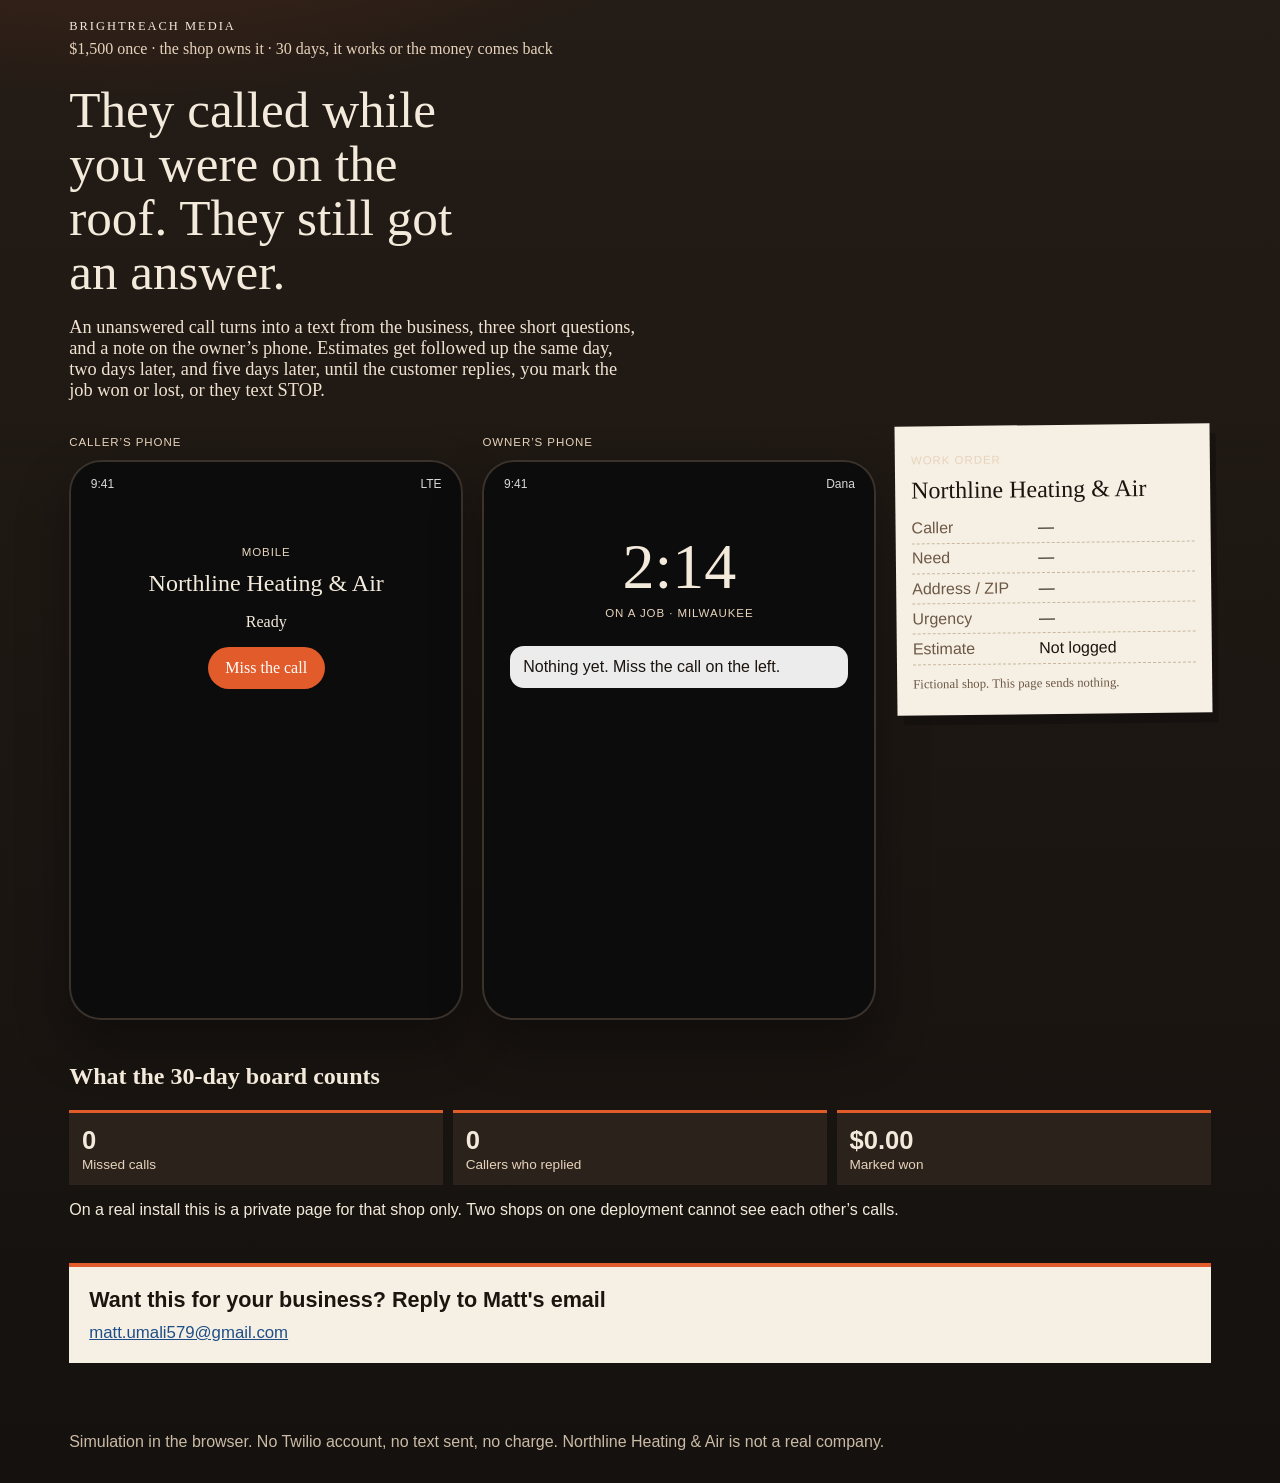
==== missed-call/index.html @ 2256e188 "Add the BrightReach missed-call text-back demo at /missed-call/. Copy the static sales simulation so" ====
<!DOCTYPE html>
<html lang="en">
<head>
<meta charset="utf-8">
<meta name="viewport" content="width=device-width, initial-scale=1">
<title>BrightReach · Missed-call text-back</title>
<link rel="stylesheet" href="./styles.css">
</head>
<body>
<header class="top">
  <p class="brand">BrightReach Media</p>
  <p class="price">$1,500 once · the shop owns it · 30 days, it works or the money comes back</p>
</header>

<main>
  <section class="hero">
    <h1>They called while you were on the roof. They still got an answer.</h1>
    <p class="lede">An unanswered call turns into a text from the business, three short questions, and a note on the owner’s phone. Estimates get followed up the same day, two days later, and five days later, until the customer replies, you mark the job won or lost, or they text STOP.</p>
  </section>

  <section class="stage" aria-label="Sales simulation">
    <article class="device customer">
      <p class="device-label">Caller’s phone</p>
      <div class="phone" id="customer-phone">
        <div class="statusbar"><span>9:41</span><span>LTE</span></div>
        <div id="call-screen" class="call-screen">
          <p class="call-kicker">Mobile</p>
          <h2 id="call-name">Northline Heating &amp; Air</h2>
          <p class="call-status" id="call-status">Ready</p>
          <button type="button" class="call-button" id="miss-call">Miss the call</button>
        </div>
        <div id="thread" class="thread hidden" aria-live="polite"></div>
        <form id="composer" class="composer hidden">
          <input id="draft" name="draft" autocomplete="off" placeholder="Reply as the caller">
          <button type="submit">Send</button>
        </form>
      </div>
      <div class="chips" id="chips"></div>
    </article>

    <article class="device owner">
      <p class="device-label">Owner’s phone</p>
      <div class="phone owner-phone">
        <div class="statusbar"><span>9:41</span><span>Dana</span></div>
        <div class="lock">
          <p class="lock-time">2:14</p>
          <p class="lock-date">On a job · Milwaukee</p>
          <div id="owner-feed" class="owner-feed">
            <p class="empty-note">Nothing yet. Miss the call on the left.</p>
          </div>
        </div>
      </div>
    </article>

    <aside class="ticket" id="ticket">
      <p class="ticket-kicker">Work order</p>
      <h2 id="ticket-name">Northline Heating &amp; Air</h2>
      <dl>
        <div><dt>Caller</dt><dd id="t-phone">—</dd></div>
        <div><dt>Need</dt><dd id="t-need">—</dd></div>
        <div><dt>Address / ZIP</dt><dd id="t-place">—</dd></div>
        <div><dt>Urgency</dt><dd id="t-urgency">—</dd></div>
        <div><dt>Estimate</dt><dd id="t-estimate">Not logged</dd></div>
      </dl>
      <p class="ticket-foot" id="ticket-foot">Fictional shop. This page sends nothing.</p>
    </aside>
  </section>

  <section class="followups hidden" id="followups">
    <h2>Estimate follow-up</h2>
    <p>Same copy the scheduler sends: same day, two days later at 10:00 local, five days later at 10:00 local. A reply, a won/lost mark, or STOP ends it.</p>
    <ol id="followup-list"></ol>
  </section>

  <section class="proof">
    <h2>What the 30-day board counts</h2>
    <div class="stats" id="stats"></div>
    <p>On a real install this is a private page for that shop only. Two shops on one deployment cannot see each other’s calls.</p>
  </section>

  <section class="next-step" aria-label="Next step">
    <p>Want this for your business? Reply to Matt's email</p>
    <a href="mailto:matt.umali579@gmail.com">matt.umali579@gmail.com</a>
  </section>
</main>

<footer>
  <p id="page-foot">Simulation in the browser. No Twilio account, no text sent, no charge. Northline Heating &amp; Air is not a real company.</p>
</footer>
<script src="./engine.js"></script>
<script src="./demo.js"></script>
</body>
</html>
---- missed-call/styles.css ----
:root {
  --ink: #1b140f;
  --paper: #f3eadb;
  --walnut: #2a211b;
  --orange: #e25b2a;
  --carbon: #1d4e89;
  --bubble: #efe7da;
  --me: #1d4e89;
  color-scheme: dark;
}

* { box-sizing: border-box; }

body {
  margin: 0;
  background:
    radial-gradient(1200px 500px at 10% -10%, rgba(226, 91, 42, 0.18), transparent 50%),
    linear-gradient(180deg, #241c16 0%, #14110e 100%);
  color: var(--paper);
  font-family: "Iowan Old Style", Palatino, "Palatino Linotype", Georgia, serif;
}

.top, main, footer { max-width: 1180px; margin: 0 auto; padding: 1.2rem 1.2rem 0; }

.brand {
  letter-spacing: 0.16em;
  text-transform: uppercase;
  font-size: 0.78rem;
  margin: 0;
}

.price { margin: 0.35rem 0 0; color: #e7d3bc; }

h1 {
  font-weight: 500;
  font-size: clamp(2.1rem, 4vw, 3.6rem);
  line-height: 1.05;
  max-width: 16ch;
  margin: 0.4rem 0;
}

.lede { max-width: 62ch; font-size: 1.15rem; color: #f0e2d0; }

.stage {
  display: grid;
  grid-template-columns: minmax(260px, 1fr) minmax(260px, 1fr) minmax(240px, 0.8fr);
  gap: 1.2rem;
  align-items: start;
  margin: 1.5rem 0 2rem;
}

.device-label, .ticket-kicker, .lock-date, .call-kicker {
  font-family: "Segoe UI", Helvetica, sans-serif;
  letter-spacing: 0.08em;
  text-transform: uppercase;
  font-size: 0.72rem;
  color: #e7d3bc;
}

.phone {
  background: #0c0c0c;
  border-radius: 32px;
  padding: 12px 12px 16px;
  min-height: 560px;
  box-shadow: 0 24px 50px rgba(0, 0, 0, 0.35), inset 0 0 0 2px #3a322b;
  display: flex;
  flex-direction: column;
}

.statusbar, .composer, .chips, .stats, .ticket dl, footer, .followups p, .proof p {
  font-family: "Segoe UI", Helvetica, sans-serif;
}

.statusbar { display: flex; justify-content: space-between; color: #d9d9d9; font-size: 0.75rem; padding: 0.35rem 0.6rem 0.5rem; }

.call-screen, .lock { text-align: center; padding: 2.2rem 1rem; }

.call-screen h2, .ticket h2 { margin: 0.2rem 0; font-weight: 500; }

.call-button, .composer button, .chips button {
  background: var(--orange);
  color: white;
  border: 0;
  border-radius: 999px;
  padding: 0.75rem 1.1rem;
  font: inherit;
  cursor: pointer;
}

.thread {
  flex: 1;
  overflow: auto;
  display: flex;
  flex-direction: column;
  gap: 0.45rem;
  padding: 0.4rem;
}

.bubble {
  max-width: 85%;
  padding: 0.65rem 0.75rem;
  border-radius: 16px;
  white-space: pre-wrap;
  font-family: "Segoe UI", Helvetica, sans-serif;
  font-size: 0.92rem;
  line-height: 1.35;
}

.bubble.them { background: #2c2c2e; color: white; border-bottom-left-radius: 4px; }
.bubble.me { background: var(--me); color: white; align-self: flex-end; border-bottom-right-radius: 4px; }

.composer { display: flex; gap: 0.4rem; padding: 0.4rem; }
.composer input {
  flex: 1;
  border: 0;
  border-radius: 999px;
  padding: 0.7rem 0.9rem;
  font: inherit;
}

.chips { display: flex; flex-wrap: wrap; gap: 0.4rem; margin-top: 0.7rem; }
.chips button { background: transparent; color: var(--paper); border: 1px solid #8c7560; }

.owner-feed { text-align: left; display: flex; flex-direction: column; gap: 0.6rem; }
.note, .empty-note {
  background: rgba(255, 255, 255, 0.92);
  color: var(--ink);
  border-radius: 14px;
  padding: 0.75rem 0.8rem;
  text-align: left;
  font-family: "Segoe UI", Helvetica, sans-serif;
  white-space: pre-wrap;
}
.note strong { display: block; color: var(--orange); font-size: 0.75rem; letter-spacing: 0.06em; text-transform: uppercase; }

.ticket {
  background: #f6f0e4;
  color: var(--ink);
  padding: 1rem 1rem 0.6rem;
  transform: rotate(-0.6deg);
  box-shadow: 6px 10px 0 rgba(0, 0, 0, 0.25);
}
.ticket dl { margin: 0.6rem 0; }
.ticket div { display: grid; grid-template-columns: 7.5rem 1fr; gap: 0.4rem; padding: 0.35rem 0; border-bottom: 1px dashed #c8b89f; }
.ticket dt { color: #6d5846; }
.ticket dd { margin: 0; }
.ticket-foot { font-size: 0.8rem; color: #6d5846; }

.lock-time { font-size: 4rem; margin: 0.2rem 0; line-height: 0.9; }

.followups, .proof { padding-bottom: 1.5rem; }
.followups ol { padding: 0; list-style: none; display: grid; gap: 0.7rem; }
.followups li {
  background: #f6f0e4;
  color: var(--ink);
  padding: 0.8rem 1rem;
  font-family: "Segoe UI", Helvetica, sans-serif;
}
.followups li span { display: block; color: var(--orange); font-size: 0.78rem; letter-spacing: 0.06em; text-transform: uppercase; }

.stats { display: grid; grid-template-columns: repeat(3, 1fr); gap: 0.6rem; }
.stats div { background: #2a221b; padding: 0.8rem; border-top: 3px solid var(--orange); }
.stats strong { display: block; font-size: 1.6rem; }
.stats span { color: #e7d3bc; font-size: 0.85rem; }

.hidden { display: none !important; }

footer { padding-bottom: 1rem; color: #cbbba6; }

.next-step {
  margin: 0.2rem 0 2.2rem;
  padding: 1.15rem 1.25rem 1.25rem;
  background: #f6f0e4;
  color: var(--ink);
  border-top: 4px solid var(--orange);
}

.next-step p {
  margin: 0;
  font-family: "Segoe UI", Helvetica, sans-serif;
  font-size: 1.35rem;
  line-height: 1.35;
  font-weight: 650;
}

.next-step a {
  display: inline-block;
  margin-top: 0.55rem;
  color: var(--carbon);
  font-family: "Segoe UI", Helvetica, sans-serif;
  font-size: 1.05rem;
}

@media (max-width: 980px) {
  .stage, .stats { grid-template-columns: 1fr; }
  .ticket { transform: none; }
}
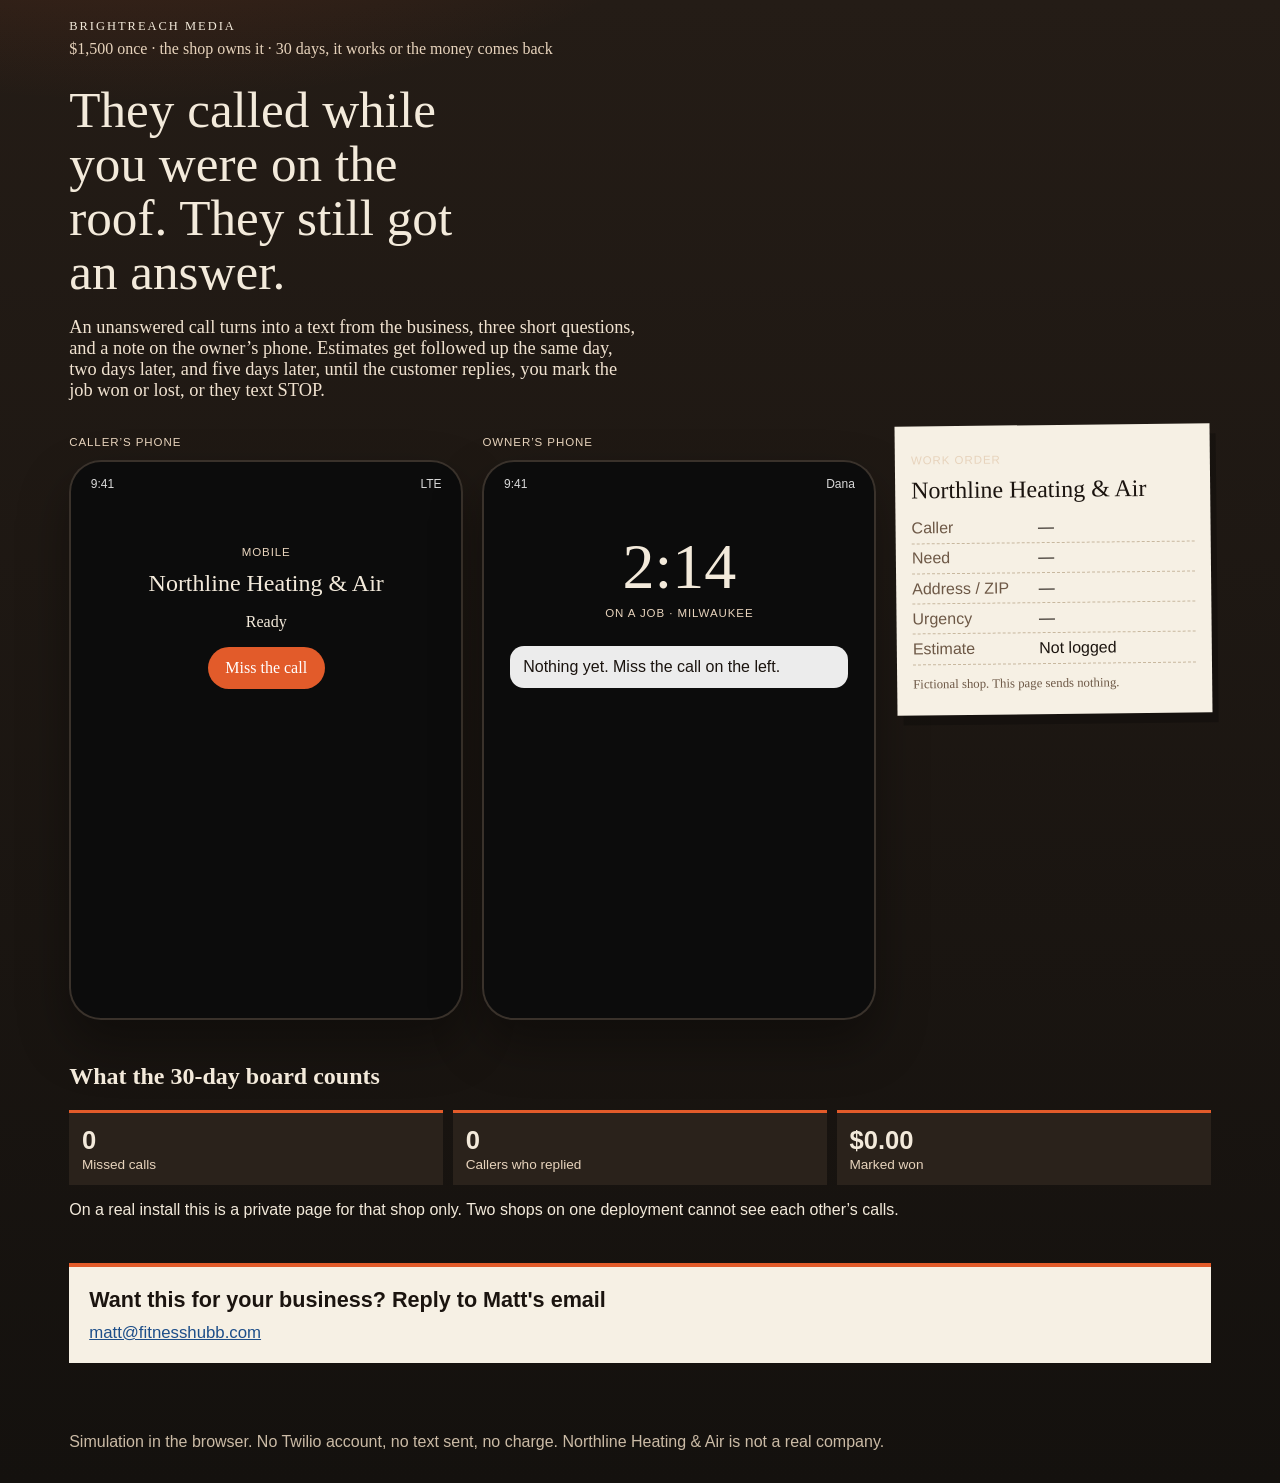
==== commit 98012634: "Point the missed-call CTA at matt@fitnesshubb.com. Use a mailto link with the subject Missed-call te" ====
--- a/missed-call/index.html
+++ b/missed-call/index.html
@@ -80,7 +80,7 @@
 
   <section class="next-step" aria-label="Next step">
     <p>Want this for your business? Reply to Matt's email</p>
-    <a href="mailto:matt.umali579@gmail.com">matt.umali579@gmail.com</a>
+    <a href="mailto:matt@fitnesshubb.com?subject=Missed-call%20text-back">matt@fitnesshubb.com</a>
   </section>
 </main>
 
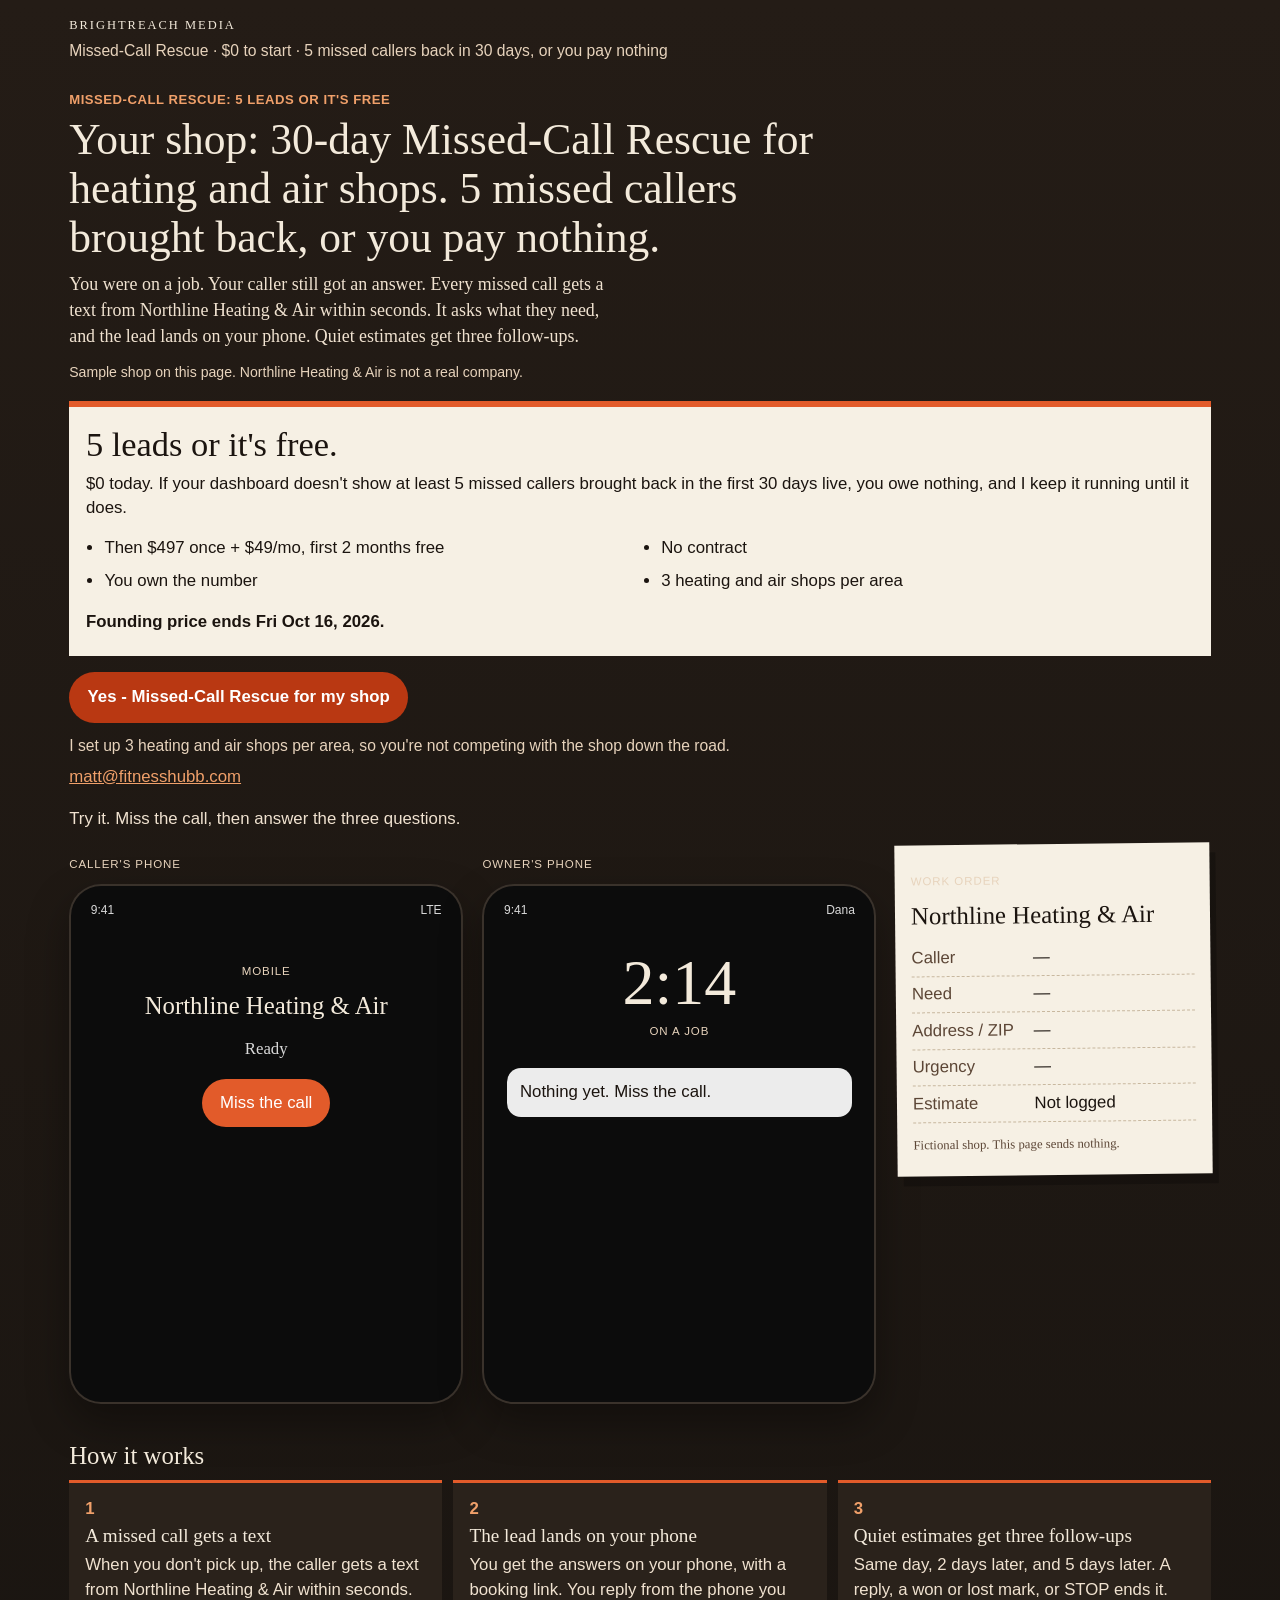
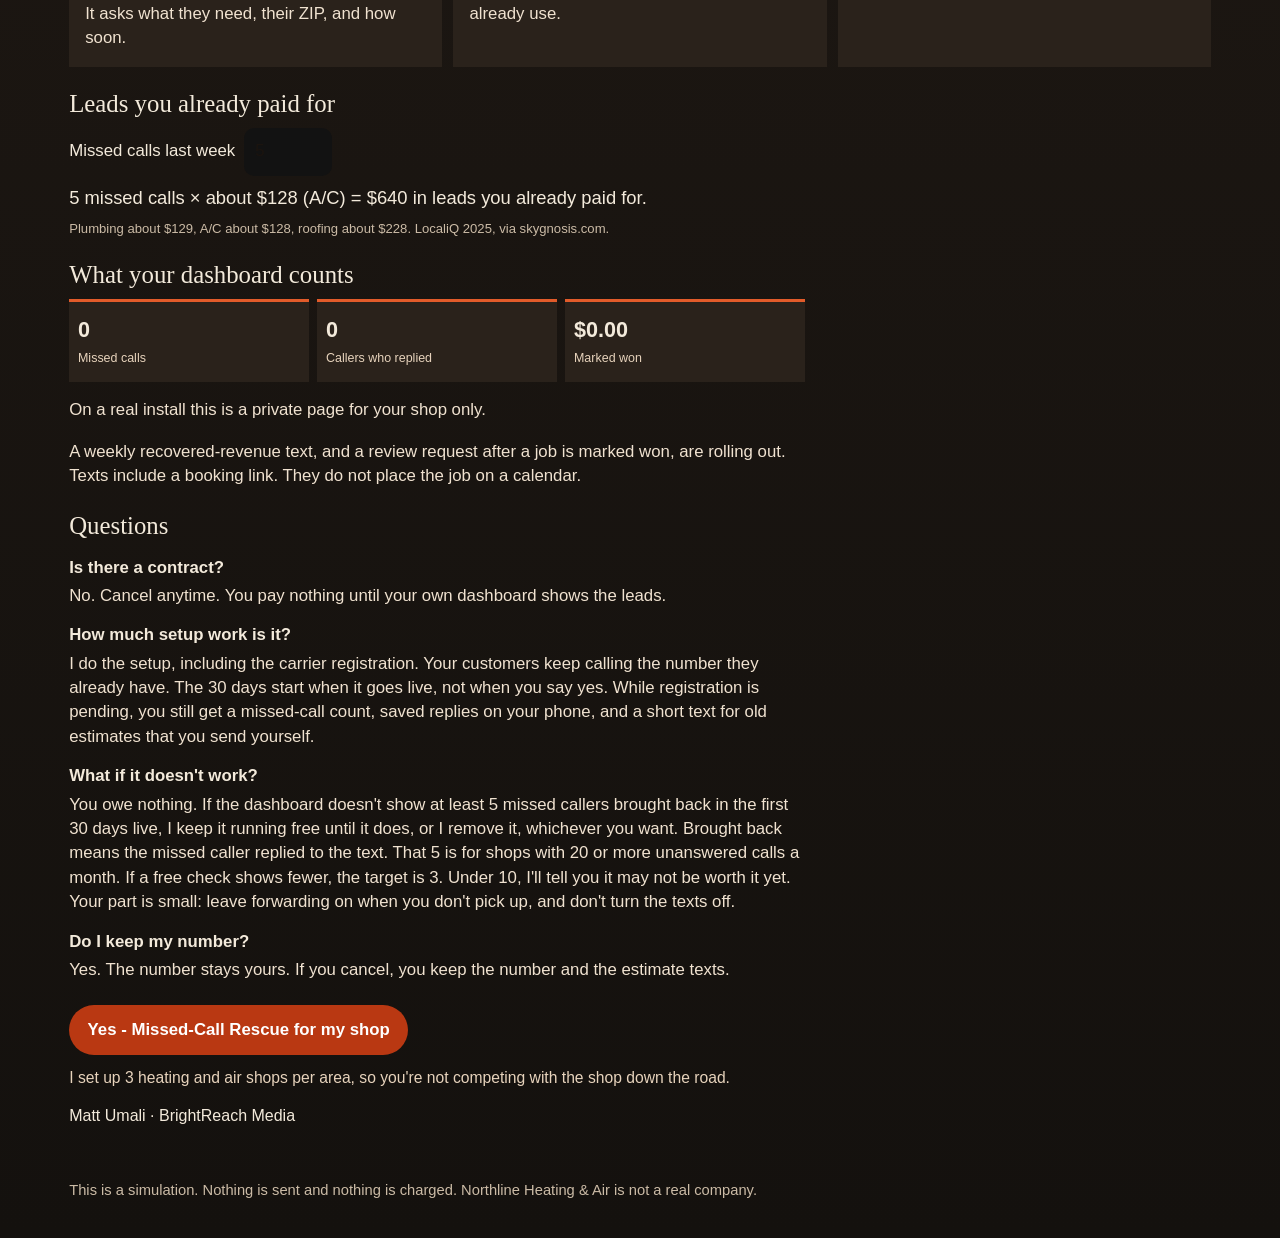
==== commit c86e5afc: "Update the missed-call demo to the founding offer. The page now leads with Missed-Call Rescue: 5 lea" ====
--- a/missed-call/index.html
+++ b/missed-call/index.html
@@ -3,24 +3,48 @@
 <head>
 <meta charset="utf-8">
 <meta name="viewport" content="width=device-width, initial-scale=1">
-<title>BrightReach · Missed-call text-back</title>
+<meta name="description" content="Missed-Call Rescue from BrightReach Media. $0 today. If the dashboard does not show at least 5 missed callers brought back in 30 days, you owe nothing.">
+<meta http-equiv="Content-Security-Policy" content="default-src 'self'; style-src 'self'; script-src 'self'; img-src 'self' data:; connect-src 'none'; form-action 'none'; base-uri 'self'; object-src 'none'">
+<title>Missed-Call Rescue: 5 Leads or It's Free · BrightReach Media</title>
 <link rel="stylesheet" href="./styles.css">
 </head>
 <body>
 <header class="top">
   <p class="brand">BrightReach Media</p>
-  <p class="price">$1,500 once · the shop owns it · 30 days, it works or the money comes back</p>
+  <p class="price">Missed-Call Rescue · $0 to start · 5 missed callers back in 30 days, or you pay nothing</p>
 </header>
 
 <main>
   <section class="hero">
-    <h1>They called while you were on the roof. They still got an answer.</h1>
-    <p class="lede">An unanswered call turns into a text from the business, three short questions, and a note on the owner’s phone. Estimates get followed up the same day, two days later, and five days later, until the customer replies, you mark the job won or lost, or they text STOP.</p>
+    <p class="offer-name">Missed-Call Rescue: 5 Leads or It's Free</p>
+    <h1 id="headline">Your shop: 30-day Missed-Call Rescue for heating and air shops. 5 missed callers brought back, or you pay nothing.</h1>
+    <p class="lede" id="lede">You were on a job. Your caller still got an answer. Every missed call gets a text from Northline Heating &amp; Air within seconds. It asks what they need, and the lead lands on your phone. Quiet estimates get three follow-ups.</p>
+    <p class="sample" id="sample-note">Sample shop on this page. Northline Heating &amp; Air is not a real company.</p>
   </section>
 
-  <section class="stage" aria-label="Sales simulation">
+  <section class="guarantee" aria-label="Guarantee">
+    <h2>5 leads or it's free.</h2>
+    <p>$0 today. If your dashboard doesn't show at least 5 missed callers brought back in the first 30 days live, you owe nothing, and I keep it running until it does.</p>
+    <ul>
+      <li>Then $497 once + $49/mo, first 2 months free</li>
+      <li>No contract</li>
+      <li>You own the number</li>
+      <li id="slots-line">3 heating and air shops per area</li>
+    </ul>
+    <p class="deadline">Founding price ends Fri Oct 16, 2026.</p>
+  </section>
+
+  <section class="next-step" aria-label="Next step">
+    <a class="button cta-link" data-cta data-cta-label href="mailto:matt@fitnesshubb.com?subject=YES%20-%20Missed-Call%20Rescue%20for%20my%20shop&amp;body=Hi%20Matt%2C%0A%0AYes.%20I%20want%20Missed-Call%20Rescue%20for%20my%20shop.%0A%0ABest%20number%20to%20reach%20me%3A%0A%0AThanks">Yes - Missed-Call Rescue for my shop</a>
+    <p class="scarcity">I set up 3 heating and air shops per area, so you're not competing with the shop down the road.</p>
+    <p class="mail-line"><a data-cta href="mailto:matt@fitnesshubb.com?subject=YES%20-%20Missed-Call%20Rescue%20for%20my%20shop&amp;body=Hi%20Matt%2C%0A%0AYes.%20I%20want%20Missed-Call%20Rescue%20for%20my%20shop.%0A%0ABest%20number%20to%20reach%20me%3A%0A%0AThanks">matt@fitnesshubb.com</a></p>
+  </section>
+
+  <p class="try" id="try-line">Try it. Miss the call, then answer the three questions.</p>
+
+  <section class="stage" aria-label="Missed-call simulation">
     <article class="device customer">
-      <p class="device-label">Caller’s phone</p>
+      <p class="device-label">Caller's phone</p>
       <div class="phone" id="customer-phone">
         <div class="statusbar"><span>9:41</span><span>LTE</span></div>
         <div id="call-screen" class="call-screen">
@@ -39,14 +63,14 @@
     </article>
 
     <article class="device owner">
-      <p class="device-label">Owner’s phone</p>
+      <p class="device-label">Owner's phone</p>
       <div class="phone owner-phone">
         <div class="statusbar"><span>9:41</span><span>Dana</span></div>
         <div class="lock">
           <p class="lock-time">2:14</p>
-          <p class="lock-date">On a job · Milwaukee</p>
+          <p class="lock-date" id="lock-place">On a job</p>
           <div id="owner-feed" class="owner-feed">
-            <p class="empty-note">Nothing yet. Miss the call on the left.</p>
+            <p class="empty-note">Nothing yet. Miss the call.</p>
           </div>
         </div>
       </div>
@@ -66,26 +90,73 @@
     </aside>
   </section>
 
+  <section class="how" aria-label="How it works">
+    <h2>How it works</h2>
+    <ol class="steps">
+      <li>
+        <span class="num">1</span>
+        <h3>A missed call gets a text</h3>
+        <p id="step-1-copy">When you don't pick up, the caller gets a text from Northline Heating &amp; Air within seconds. It asks what they need, their ZIP, and how soon.</p>
+      </li>
+      <li>
+        <span class="num">2</span>
+        <h3>The lead lands on your phone</h3>
+        <p>You get the answers on your phone, with a booking link. You reply from the phone you already use.</p>
+      </li>
+      <li>
+        <span class="num">3</span>
+        <h3>Quiet estimates get three follow-ups</h3>
+        <p>Same day, 2 days later, and 5 days later. A reply, a won or lost mark, or STOP ends it.</p>
+      </li>
+    </ol>
+  </section>
+
+  <section class="leak" aria-label="Missed-call math">
+    <h2>Leads you already paid for</h2>
+    <p class="leak-row">
+      <label for="missed-count">Missed calls last week</label>
+      <input id="missed-count" type="number" min="0" max="500" value="5" inputmode="numeric">
+    </p>
+    <p id="leak-result"></p>
+    <p class="fine">Plumbing about $129, A/C about $128, roofing about $228. LocaliQ 2025, via skygnosis.com.</p>
+  </section>
+
   <section class="followups hidden" id="followups">
     <h2>Estimate follow-up</h2>
-    <p>Same copy the scheduler sends: same day, two days later at 10:00 local, five days later at 10:00 local. A reply, a won/lost mark, or STOP ends it.</p>
+    <p>Same texts your customers get: same day, 2 days later, 5 days later. A reply, a won/lost mark, or STOP ends it.</p>
     <ol id="followup-list"></ol>
   </section>
 
   <section class="proof">
-    <h2>What the 30-day board counts</h2>
+    <h2>What your dashboard counts</h2>
     <div class="stats" id="stats"></div>
-    <p>On a real install this is a private page for that shop only. Two shops on one deployment cannot see each other’s calls.</p>
+    <p>On a real install this is a private page for your shop only.</p>
+    <p>A weekly recovered-revenue text, and a review request after a job is marked won, are rolling out. Texts include a booking link. They do not place the job on a calendar.</p>
   </section>
 
-  <section class="next-step" aria-label="Next step">
-    <p>Want this for your business? Reply to Matt's email</p>
-    <a href="mailto:matt@fitnesshubb.com?subject=Missed-call%20text-back">matt@fitnesshubb.com</a>
+  <section class="faq" aria-label="Questions">
+    <h2>Questions</h2>
+    <dl>
+      <dt>Is there a contract?</dt>
+      <dd>No. Cancel anytime. You pay nothing until your own dashboard shows the leads.</dd>
+      <dt>How much setup work is it?</dt>
+      <dd>I do the setup, including the carrier registration. Your customers keep calling the number they already have. The 30 days start when it goes live, not when you say yes. While registration is pending, you still get a missed-call count, saved replies on your phone, and a short text for old estimates that you send yourself.</dd>
+      <dt>What if it doesn't work?</dt>
+      <dd>You owe nothing. If the dashboard doesn't show at least 5 missed callers brought back in the first 30 days live, I keep it running free until it does, or I remove it, whichever you want. Brought back means the missed caller replied to the text. That 5 is for shops with 20 or more unanswered calls a month. If a free check shows fewer, the target is 3. Under 10, I'll tell you it may not be worth it yet. Your part is small: leave forwarding on when you don't pick up, and don't turn the texts off.</dd>
+      <dt>Do I keep my number?</dt>
+      <dd>Yes. The number stays yours. If you cancel, you keep the number and the estimate texts.</dd>
+    </dl>
+  </section>
+
+  <section class="next-step bottom-cta" aria-label="Say yes">
+    <a class="button cta-link" data-cta data-cta-label href="mailto:matt@fitnesshubb.com?subject=YES%20-%20Missed-Call%20Rescue%20for%20my%20shop&amp;body=Hi%20Matt%2C%0A%0AYes.%20I%20want%20Missed-Call%20Rescue%20for%20my%20shop.%0A%0ABest%20number%20to%20reach%20me%3A%0A%0AThanks">Yes - Missed-Call Rescue for my shop</a>
+    <p class="scarcity">I set up 3 heating and air shops per area, so you're not competing with the shop down the road.</p>
+    <p class="sign">Matt Umali · BrightReach Media</p>
   </section>
 </main>
 
 <footer>
-  <p id="page-foot">Simulation in the browser. No Twilio account, no text sent, no charge. Northline Heating &amp; Air is not a real company.</p>
+  <p id="page-foot">This is a simulation. Nothing is sent and nothing is charged. Northline Heating &amp; Air is not a real company.</p>
 </footer>
 <script src="./engine.js"></script>
 <script src="./demo.js"></script>
--- a/missed-call/styles.css
+++ b/missed-call/styles.css
@@ -1,26 +1,34 @@
 :root {
   --ink: #1b140f;
   --paper: #f3eadb;
-  --walnut: #2a211b;
   --orange: #e25b2a;
+  --button: #b93812;
   --carbon: #1d4e89;
-  --bubble: #efe7da;
-  --me: #1d4e89;
+  --card: #f6f0e4;
+  --muted: #e7d3bc;
   color-scheme: dark;
 }
 
 * { box-sizing: border-box; }
+
+html { -webkit-text-size-adjust: 100%; }
 
 body {
   margin: 0;
   background:
-    radial-gradient(1200px 500px at 10% -10%, rgba(226, 91, 42, 0.18), transparent 50%),
+    radial-gradient(900px 420px at 0% -10%, rgba(226, 91, 42, 0.2), transparent 55%),
     linear-gradient(180deg, #241c16 0%, #14110e 100%);
   color: var(--paper);
-  font-family: "Iowan Old Style", Palatino, "Palatino Linotype", Georgia, serif;
-}
-
-.top, main, footer { max-width: 1180px; margin: 0 auto; padding: 1.2rem 1.2rem 0; }
+  font-family: Georgia, "Iowan Old Style", Palatino, "Palatino Linotype", serif;
+  font-size: 1.05rem;
+  line-height: 1.45;
+}
+
+.top, main, footer {
+  width: min(1180px, 100%);
+  margin: 0 auto;
+  padding: 1rem 1rem 0;
+}
 
 .brand {
   letter-spacing: 0.16em;
@@ -29,53 +37,185 @@
   margin: 0;
 }
 
-.price { margin: 0.35rem 0 0; color: #e7d3bc; }
+.price {
+  margin: 0.35rem 0 0;
+  color: var(--muted);
+  font-family: "Segoe UI", Helvetica, Arial, sans-serif;
+  font-size: 0.98rem;
+  line-height: 1.35;
+}
+
+.offer-name {
+  margin: 0.85rem 0 0.35rem;
+  color: #f0a06a;
+  font-family: "Segoe UI", Helvetica, Arial, sans-serif;
+  font-size: 0.82rem;
+  font-weight: 700;
+  letter-spacing: 0.04em;
+  text-transform: uppercase;
+}
 
 h1 {
   font-weight: 500;
-  font-size: clamp(2.1rem, 4vw, 3.6rem);
-  line-height: 1.05;
-  max-width: 16ch;
-  margin: 0.4rem 0;
-}
-
-.lede { max-width: 62ch; font-size: 1.15rem; color: #f0e2d0; }
+  font-size: clamp(1.85rem, 8vw, 2.35rem);
+  line-height: 1.12;
+  margin: 0.2rem 0 0.7rem;
+  overflow-wrap: anywhere;
+}
+
+h2 {
+  font-weight: 500;
+  font-size: 1.55rem;
+  line-height: 1.2;
+  margin: 0 0 0.55rem;
+}
+
+h3 {
+  font-family: Georgia, Palatino, serif;
+  font-size: 1.2rem;
+  font-weight: 500;
+  line-height: 1.25;
+  margin: 0.15rem 0 0.35rem;
+}
+
+.lede {
+  margin: 0;
+  max-width: 62ch;
+  font-size: 1.12rem;
+  color: #f0e2d0;
+}
+
+.sample {
+  margin: 0.75rem 0 0;
+  color: var(--muted);
+  font-family: "Segoe UI", Helvetica, Arial, sans-serif;
+  font-size: 0.88rem;
+}
+
+.guarantee {
+  margin: 1.15rem 0 0;
+  padding: 1.05rem 1.05rem 1rem;
+  background: var(--card);
+  color: var(--ink);
+  border-top: 6px solid var(--orange);
+}
+
+.guarantee h2 {
+  font-size: clamp(1.7rem, 6vw, 2.15rem);
+  margin-bottom: 0.4rem;
+}
+
+.guarantee p,
+.guarantee li {
+  font-family: "Segoe UI", Helvetica, Arial, sans-serif;
+}
+
+.guarantee p { margin: 0.35rem 0; }
+
+.guarantee ul {
+  margin: 0.7rem 0 0.35rem;
+  padding-left: 1.15rem;
+}
+
+.guarantee li { margin: 0.28rem 0; }
+
+.deadline {
+  margin-top: 0.75rem !important;
+  font-weight: 750;
+}
+
+.next-step { margin: 1rem 0 0.4rem; }
+
+.button {
+  display: block;
+  width: 100%;
+  text-align: center;
+  background: var(--button);
+  color: #fff;
+  text-decoration: none;
+  border-radius: 999px;
+  padding: 0.9rem 1.15rem;
+  font-family: "Segoe UI", Helvetica, Arial, sans-serif;
+  font-weight: 700;
+  font-size: 1.05rem;
+  line-height: 1.3;
+  overflow-wrap: anywhere;
+}
+
+.scarcity {
+  margin: 0.75rem 0 0;
+  color: var(--muted);
+  font-family: "Segoe UI", Helvetica, Arial, sans-serif;
+  font-size: 0.98rem;
+}
+
+.mail-line { margin: 0.45rem 0 0; }
+
+.mail-line a,
+.sign {
+  font-family: "Segoe UI", Helvetica, Arial, sans-serif;
+}
+
+.mail-line a { color: #f0a06a; }
+
+.sign {
+  margin: 0.85rem 0 0;
+  color: var(--paper);
+  font-size: 1rem;
+}
+
+.try {
+  margin: 1.15rem 0 0;
+  color: #f0e2d0;
+  font-family: "Segoe UI", Helvetica, Arial, sans-serif;
+}
 
 .stage {
   display: grid;
-  grid-template-columns: minmax(260px, 1fr) minmax(260px, 1fr) minmax(240px, 0.8fr);
+  grid-template-columns: 1fr;
   gap: 1.2rem;
   align-items: start;
-  margin: 1.5rem 0 2rem;
+  margin: 0.8rem 0 1.6rem;
+}
+
+.device-label, .ticket-kicker, .lock-date, .call-kicker, .fine, .faq dt, .num {
+  font-family: "Segoe UI", Helvetica, Arial, sans-serif;
 }
 
 .device-label, .ticket-kicker, .lock-date, .call-kicker {
-  font-family: "Segoe UI", Helvetica, sans-serif;
   letter-spacing: 0.08em;
   text-transform: uppercase;
   font-size: 0.72rem;
-  color: #e7d3bc;
+  color: var(--muted);
 }
 
 .phone {
   background: #0c0c0c;
-  border-radius: 32px;
+  border-radius: 28px;
   padding: 12px 12px 16px;
-  min-height: 560px;
-  box-shadow: 0 24px 50px rgba(0, 0, 0, 0.35), inset 0 0 0 2px #3a322b;
+  min-height: 360px;
+  box-shadow: 0 18px 40px rgba(0, 0, 0, 0.35), inset 0 0 0 2px #3a322b;
   display: flex;
   flex-direction: column;
 }
 
-.statusbar, .composer, .chips, .stats, .ticket dl, footer, .followups p, .proof p {
-  font-family: "Segoe UI", Helvetica, sans-serif;
-}
-
-.statusbar { display: flex; justify-content: space-between; color: #d9d9d9; font-size: 0.75rem; padding: 0.35rem 0.6rem 0.5rem; }
-
-.call-screen, .lock { text-align: center; padding: 2.2rem 1rem; }
-
-.call-screen h2, .ticket h2 { margin: 0.2rem 0; font-weight: 500; }
+.statusbar, .composer, .chips, .stats, .ticket dl, footer, .followups p, .proof p, .how p, .leak p, .faq dd, .leak-row {
+  font-family: "Segoe UI", Helvetica, Arial, sans-serif;
+}
+
+.statusbar {
+  display: flex;
+  justify-content: space-between;
+  color: #d9d9d9;
+  font-size: 0.75rem;
+  padding: 0.35rem 0.6rem 0.5rem;
+}
+
+.call-screen, .lock { text-align: center; padding: 1.5rem 0.8rem 1rem; }
+
+.call-screen h2, .ticket h2 { margin: 0.2rem 0; font-weight: 500; overflow-wrap: anywhere; }
+
+.call-status { color: #d9d9d9; }
 
 .call-button, .composer button, .chips button {
   background: var(--orange);
@@ -83,7 +223,9 @@
   border: 0;
   border-radius: 999px;
   padding: 0.75rem 1.1rem;
+  min-height: 48px;
   font: inherit;
+  font-family: "Segoe UI", Helvetica, Arial, sans-serif;
   cursor: pointer;
 }
 
@@ -94,6 +236,7 @@
   flex-direction: column;
   gap: 0.45rem;
   padding: 0.4rem;
+  max-height: 420px;
 }
 
 .bubble {
@@ -101,97 +244,192 @@
   padding: 0.65rem 0.75rem;
   border-radius: 16px;
   white-space: pre-wrap;
-  font-family: "Segoe UI", Helvetica, sans-serif;
+  overflow-wrap: anywhere;
+  font-family: "Segoe UI", Helvetica, Arial, sans-serif;
   font-size: 0.92rem;
   line-height: 1.35;
 }
 
 .bubble.them { background: #2c2c2e; color: white; border-bottom-left-radius: 4px; }
-.bubble.me { background: var(--me); color: white; align-self: flex-end; border-bottom-right-radius: 4px; }
+.bubble.me { background: #1d4e89; color: white; align-self: flex-end; border-bottom-right-radius: 4px; }
 
 .composer { display: flex; gap: 0.4rem; padding: 0.4rem; }
+
 .composer input {
   flex: 1;
+  min-width: 0;
   border: 0;
   border-radius: 999px;
   padding: 0.7rem 0.9rem;
+  min-height: 48px;
   font: inherit;
+  font-family: "Segoe UI", Helvetica, Arial, sans-serif;
 }
 
 .chips { display: flex; flex-wrap: wrap; gap: 0.4rem; margin-top: 0.7rem; }
 .chips button { background: transparent; color: var(--paper); border: 1px solid #8c7560; }
 
 .owner-feed { text-align: left; display: flex; flex-direction: column; gap: 0.6rem; }
+
 .note, .empty-note {
   background: rgba(255, 255, 255, 0.92);
   color: var(--ink);
   border-radius: 14px;
   padding: 0.75rem 0.8rem;
   text-align: left;
-  font-family: "Segoe UI", Helvetica, sans-serif;
+  font-family: "Segoe UI", Helvetica, Arial, sans-serif;
   white-space: pre-wrap;
-}
-.note strong { display: block; color: var(--orange); font-size: 0.75rem; letter-spacing: 0.06em; text-transform: uppercase; }
+  overflow-wrap: anywhere;
+}
+
+.note strong {
+  display: block;
+  color: var(--orange);
+  font-size: 0.75rem;
+  letter-spacing: 0.06em;
+  text-transform: uppercase;
+}
 
 .ticket {
-  background: #f6f0e4;
+  background: var(--card);
   color: var(--ink);
   padding: 1rem 1rem 0.6rem;
-  transform: rotate(-0.6deg);
   box-shadow: 6px 10px 0 rgba(0, 0, 0, 0.25);
 }
+
 .ticket dl { margin: 0.6rem 0; }
-.ticket div { display: grid; grid-template-columns: 7.5rem 1fr; gap: 0.4rem; padding: 0.35rem 0; border-bottom: 1px dashed #c8b89f; }
-.ticket dt { color: #6d5846; }
-.ticket dd { margin: 0; }
-.ticket-foot { font-size: 0.8rem; color: #6d5846; }
-
-.lock-time { font-size: 4rem; margin: 0.2rem 0; line-height: 0.9; }
-
-.followups, .proof { padding-bottom: 1.5rem; }
+
+.ticket div {
+  display: grid;
+  grid-template-columns: 7.2rem 1fr;
+  gap: 0.4rem;
+  padding: 0.35rem 0;
+  border-bottom: 1px dashed #c8b89f;
+}
+
+.ticket dt { color: #5c4636; }
+.ticket dd { margin: 0; overflow-wrap: anywhere; }
+.ticket-foot { font-size: 0.8rem; color: #5c4636; }
+
+.lock-time { font-size: 3rem; margin: 0.2rem 0; line-height: 0.9; }
+
+.how, .leak, .followups, .proof, .faq { margin: 0.4rem 0 1.4rem; }
+
+.steps {
+  list-style: none;
+  margin: 0;
+  padding: 0;
+  display: grid;
+  gap: 0.7rem;
+}
+
+.steps li {
+  background: #2a221b;
+  padding: 0.9rem 1rem 1rem;
+  border-top: 3px solid var(--orange);
+}
+
+.steps p { margin: 0; color: #f0e2d0; }
+
+.num {
+  display: inline-block;
+  min-width: 1.6rem;
+  color: #f0a06a;
+  font-weight: 700;
+  letter-spacing: 0.04em;
+}
+
+.leak-row {
+  display: flex;
+  flex-wrap: wrap;
+  align-items: center;
+  gap: 0.55rem;
+  margin: 0 0 0.6rem;
+}
+
+.leak input {
+  width: 5.5rem;
+  border: 0;
+  border-radius: 10px;
+  padding: 0.55rem 0.7rem;
+  min-height: 48px;
+  font: inherit;
+  font-family: "Segoe UI", Helvetica, Arial, sans-serif;
+  color: var(--ink);
+}
+
+#leak-result {
+  margin: 0;
+  font-size: 1.15rem;
+  color: var(--paper);
+}
+
+.fine { margin: 0.45rem 0 0; color: #cbbba6; font-size: 0.82rem; }
+
 .followups ol { padding: 0; list-style: none; display: grid; gap: 0.7rem; }
+
 .followups li {
-  background: #f6f0e4;
+  background: var(--card);
   color: var(--ink);
   padding: 0.8rem 1rem;
-  font-family: "Segoe UI", Helvetica, sans-serif;
-}
-.followups li span { display: block; color: var(--orange); font-size: 0.78rem; letter-spacing: 0.06em; text-transform: uppercase; }
-
-.stats { display: grid; grid-template-columns: repeat(3, 1fr); gap: 0.6rem; }
-.stats div { background: #2a221b; padding: 0.8rem; border-top: 3px solid var(--orange); }
-.stats strong { display: block; font-size: 1.6rem; }
-.stats span { color: #e7d3bc; font-size: 0.85rem; }
+  font-family: "Segoe UI", Helvetica, Arial, sans-serif;
+}
+
+.followups li span {
+  display: block;
+  color: var(--orange);
+  font-size: 0.78rem;
+  letter-spacing: 0.06em;
+  text-transform: uppercase;
+}
+
+.stats {
+  display: grid;
+  grid-template-columns: repeat(3, minmax(0, 1fr));
+  gap: 0.5rem;
+}
+
+.stats div { background: #2a221b; padding: 0.75rem 0.55rem; border-top: 3px solid var(--orange); }
+.stats strong { display: block; font-size: 1.35rem; }
+.stats span { color: var(--muted); font-size: 0.78rem; }
+
+.proof p, .faq dd { color: #f0e2d0; }
+
+.faq dl { margin: 0; }
+.faq dt { margin-top: 0.95rem; font-size: 1.05rem; font-weight: 700; color: var(--paper); }
+.faq dd { margin: 0.25rem 0 0; }
+
+.bottom-cta { margin-top: 0.2rem; margin-bottom: 1.4rem; }
 
 .hidden { display: none !important; }
 
-footer { padding-bottom: 1rem; color: #cbbba6; }
-
-.next-step {
-  margin: 0.2rem 0 2.2rem;
-  padding: 1.15rem 1.25rem 1.25rem;
-  background: #f6f0e4;
-  color: var(--ink);
-  border-top: 4px solid var(--orange);
-}
-
-.next-step p {
-  margin: 0;
-  font-family: "Segoe UI", Helvetica, sans-serif;
-  font-size: 1.35rem;
-  line-height: 1.35;
-  font-weight: 650;
-}
-
-.next-step a {
-  display: inline-block;
-  margin-top: 0.55rem;
-  color: var(--carbon);
-  font-family: "Segoe UI", Helvetica, sans-serif;
-  font-size: 1.05rem;
-}
-
-@media (max-width: 980px) {
-  .stage, .stats { grid-template-columns: 1fr; }
-  .ticket { transform: none; }
-}
+footer { padding-bottom: 1.4rem; color: #cbbba6; font-size: 0.92rem; }
+
+a:focus-visible, button:focus-visible, input:focus-visible {
+  outline: 3px solid #f0a06a;
+  outline-offset: 2px;
+}
+
+@media (min-width: 800px) {
+  .steps { grid-template-columns: repeat(3, 1fr); }
+  .guarantee ul {
+    display: grid;
+    grid-template-columns: 1fr 1fr;
+    column-gap: 1.5rem;
+  }
+  .button { display: inline-block; width: auto; max-width: 36rem; }
+  h1 { font-size: clamp(2.15rem, 3.4vw, 2.9rem); max-width: 18em; }
+  .lock-time { font-size: 4rem; }
+  .phone { min-height: 520px; border-radius: 32px; }
+}
+
+@media (min-width: 980px) {
+  .top, main, footer { padding-left: 1.2rem; padding-right: 1.2rem; }
+  .stage { grid-template-columns: minmax(260px, 1fr) minmax(260px, 1fr) minmax(240px, 0.8fr); }
+  .ticket { transform: rotate(-0.6deg); }
+  .leak, .faq, .proof, .followups { max-width: 46rem; }
+}
+
+@media (max-width: 360px) {
+  .stats { grid-template-columns: 1fr; }
+}
